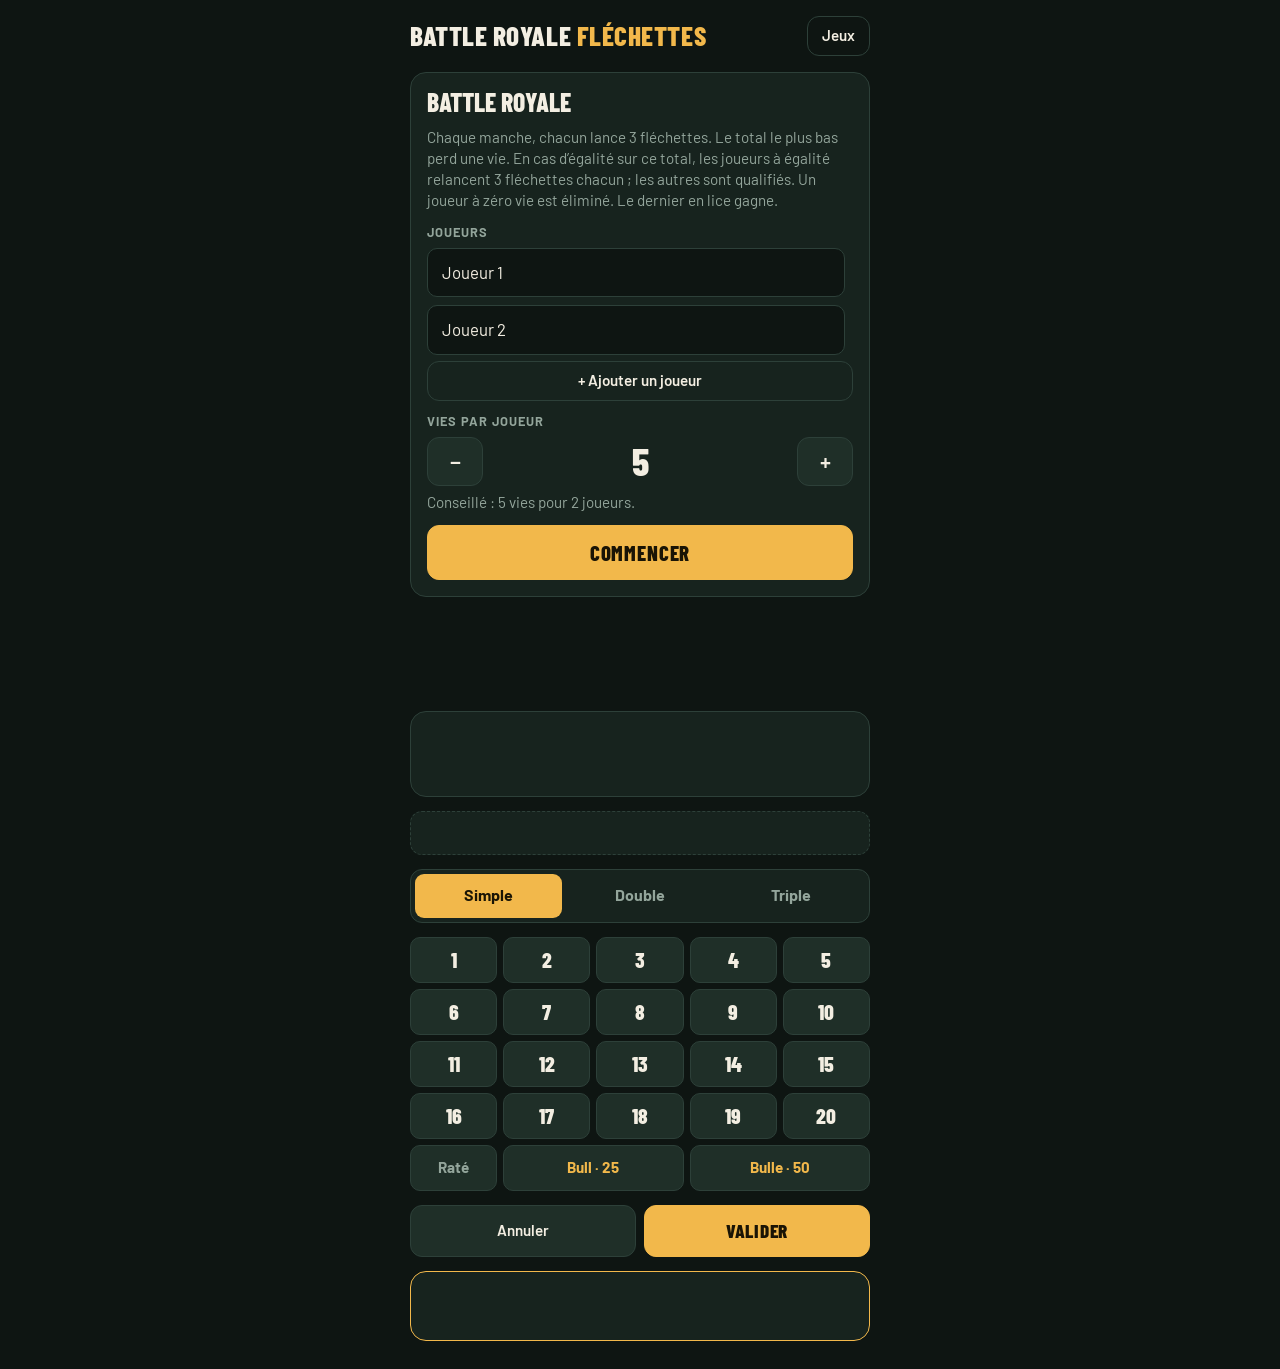
==== battle-royale/index.html @ 3ac0a820 "Add files via upload" ====
<!doctype html>
<html lang="fr">
<head>
<meta charset="utf-8">
<meta name="viewport" content="width=device-width, initial-scale=1, viewport-fit=cover">
<title>Battle royale fléchettes</title>
<meta name="description" content="Battle royale à fléchettes : le total le plus bas de chaque manche perd une vie.">
<meta name="theme-color" content="#0E1512">
<link rel="icon" href="../assets/favicon.svg" type="image/svg+xml">
<link rel="preconnect" href="https://fonts.googleapis.com">
<link rel="preconnect" href="https://fonts.gstatic.com" crossorigin>
<link rel="stylesheet" href="https://fonts.googleapis.com/css2?family=Barlow+Condensed:wght@700;800&family=Barlow:wght@400;600;700&display=swap">
<link rel="stylesheet" href="../assets/style.css">
</head>
<body>
<noscript><p class="noscript">Cette page a besoin de JavaScript pour fonctionner.</p></noscript>

<main>
  <header class="top">
    <h1 class="brand" id="gbrand"></h1>
    <div class="bar"><a class="btn ghost" href="../">Jeux</a><button class="btn ghost" id="menu" hidden>Réglages</button></div>
  </header>

  <section id="lsetup" class="card" data-screen="lsetup" hidden>
    <h2 class="sect" id="lsetupTitle"></h2>
    <p id="lrule"></p>
    <div class="field">
      <span class="flabel">Joueurs</span>
      <div class="plist" id="plist"></div>
      <button class="btn ghost" id="addP">+ Ajouter un joueur</button>
    </div>
    <div class="field">
      <span class="flabel">Vies par joueur</span>
      <div class="stepper">
        <button class="btn" id="livesDec" aria-label="Moins de vies">−</button>
        <output id="livesOut" aria-live="polite">5</output>
        <button class="btn" id="livesInc" aria-label="Plus de vies">+</button>
      </div>
      <p class="hint" id="livesHint"></p>
    </div>
    <button class="btn" id="lresume" hidden>Reprendre la partie en cours</button>
    <button class="btn primary" id="lstart">Commencer</button>
  </section>

  <section id="lives" data-screen="lives" hidden>
    <div class="status"><div class="turn" id="lmode"></div></div>

    <div class="players" id="lplayers"></div>
    <p class="note" id="ltarget"></p>

    <div class="card">
      <div class="status">
        <div class="curname" id="lcur"></div>
        <div class="count" id="lsum"></div>
      </div>
      <div class="slots" id="lslots"></div>
    </div>

    <div class="info" id="linfo" aria-live="polite"></div>

    <div class="mult" id="lmult" role="group" aria-label="Type de fléchette">
      <button data-m="1" aria-pressed="true">Simple</button>
      <button data-m="2" aria-pressed="false">Double</button>
      <button data-m="3" aria-pressed="false">Triple</button>
    </div>

    <div class="keypad" id="keys"></div>

    <div class="actions two">
      <button class="btn" id="lundo">Annuler</button>
      <button class="btn primary" id="lvalid">Valider</button>
    </div>

    <section class="card end" id="lend" hidden>
      <h2 id="ltitle"></h2>
      <div class="srows" id="lrows"></div>
      <p id="ltext"></p>
      <div class="row2">
        <button class="btn primary" id="lnext" hidden>Manche suivante</button>
        <button class="btn primary" id="lagain" hidden>Rejouer</button>
        <button class="btn" id="lchange" hidden>Changer</button>
      </div>
    </section>
  </section>

  <div class="toast" id="toast" hidden></div>
</main>
<script>
const KEY = 'battle-royale-v1';
const GAME_MODE = 'battle';
const GAME_LABEL = 'Battle royale';
</script>
<script src="../assets/common.js"></script>
<script src="../js/lives.js"></script>
</body>
</html>
---- assets/style.css ----
/* Plan : une salle de fléchettes le soir. Fond vert très sombre, panneaux un peu
   plus clairs, deux couleurs d'équipe franches (rouge et vert menthe), or pour la
   bulle et les actions. Barlow Condensed pour les chiffres, Barlow pour le texte.
   Une seule face, sombre, avec toutes les couleurs déclarées explicitement. */
:root{
  --bg:#0E1512;
  --panel:#17231E;
  --panel-2:#1F2F28;
  --line:#2D4039;
  --ink:#F3EEE2;
  --muted:#93A59B;
  --a:#FF5C4D;
  --b:#3FD29A;
  --gold:#F2B84B;
  --display:"Barlow Condensed","Arial Narrow",Impact,sans-serif;
  --body:"Barlow",system-ui,-apple-system,"Segoe UI",Roboto,sans-serif;
  color-scheme:dark;
}
*{box-sizing:border-box}
html{background:var(--bg)}
body{
  margin:0;
  min-height:100%;
  background:var(--bg);
  color:var(--ink);
  font-family:var(--body);
  font-size:16px;
  line-height:1.4;
  padding-left:max(16px,env(safe-area-inset-left,0px));
  padding-right:max(16px,env(safe-area-inset-right,0px));
  padding-block:14px 28px;
  -webkit-font-smoothing:antialiased;
}
main{max-width:460px;margin:0 auto;display:grid;gap:14px}
button{font:inherit;color:inherit;cursor:pointer;touch-action:manipulation;-webkit-tap-highlight-color:transparent;border:0;background:none;padding:0}
button:disabled{opacity:.4;cursor:default}
.btn:focus-visible,.cell:focus-visible,.toggle:focus-visible,.mult button:focus-visible,.key:focus-visible{outline:2px solid var(--gold);outline-offset:2px}

.top{display:flex;align-items:center;justify-content:space-between;gap:12px;min-height:44px}
.brand{margin:0;font-family:var(--display);font-weight:800;font-size:1.7rem;line-height:1;text-transform:uppercase;letter-spacing:.02em}
.brand span{color:var(--gold)}

.btn{min-height:48px;padding:12px 14px;border-radius:12px;background:var(--panel-2);border:1px solid var(--line);font-weight:600;font-size:1rem;text-align:center;transition:transform .08s}
.btn:active{transform:scale(.97)}
.btn.primary{background:var(--gold);border-color:var(--gold);color:#1A1405;font-family:var(--display);font-weight:800;font-size:1.3rem;text-transform:uppercase;letter-spacing:.04em}
.btn.ghost{background:transparent;border-color:var(--line);font-size:.95rem;padding:8px 14px;min-height:40px}

[data-screen]{display:grid;gap:14px}
.card{background:var(--panel);border:1px solid var(--line);border-radius:16px;padding:16px;display:grid;gap:12px;min-width:0}
.card p{margin:0;color:var(--muted);font-size:.95rem}
.sect{margin:0;font-family:var(--display);font-weight:800;font-size:1.6rem;text-transform:uppercase;line-height:1}
.note{margin:0;color:var(--muted);font-size:.9rem;min-height:1.2em}
.hint{margin:0;color:var(--muted);font-size:.9rem}

.field{display:grid;gap:6px}
.field input{width:100%;min-width:0;min-height:48px;padding:12px 14px;font:inherit;font-size:1.1rem;color:var(--ink);background:var(--bg);border:1px solid var(--line);border-radius:10px}
.field input:focus{outline:2px solid var(--gold);outline-offset:0}
.field.ra input{box-shadow:inset 6px 0 0 var(--a)}
.field.rb input{box-shadow:inset 6px 0 0 var(--b)}
.flabel,.field label{font-size:.8rem;font-weight:700;color:var(--muted);text-transform:uppercase;letter-spacing:.08em}

.plist{display:grid;gap:8px}
.prowin{display:grid;grid-template-columns:minmax(0,1fr) auto;gap:8px;align-items:center}
.plist input{width:100%;min-width:0;min-height:48px;padding:12px 14px;font:inherit;font-size:1.05rem;color:var(--ink);background:var(--bg);border:1px solid var(--line);border-radius:10px}
.plist input:focus{outline:2px solid var(--gold);outline-offset:0}
.plist .rm{min-width:48px;min-height:48px;font-size:1.3rem;padding:0}
.stepper{display:grid;grid-template-columns:56px minmax(0,1fr) 56px;gap:10px;align-items:center}
.stepper .btn{padding:8px;font-size:1.4rem;min-height:48px}
.stepper output{text-align:center;font-family:var(--display);font-weight:800;font-size:2.4rem;line-height:1}

.toggle{width:100%;min-height:56px;display:flex;align-items:center;justify-content:space-between;gap:12px;padding:10px 14px;background:var(--bg);border:1px solid var(--line);border-radius:10px;text-align:left}
.toggle b{display:block;font-weight:700}
.toggle small{display:block;color:var(--muted);font-size:.85rem}
.sw{flex:none;position:relative;width:48px;height:28px;border-radius:999px;background:var(--line);transition:background .2s}
.sw::after{content:"";position:absolute;top:4px;left:4px;width:20px;height:20px;border-radius:50%;background:var(--ink);transition:transform .2s}
.toggle[aria-pressed="true"] .sw{background:var(--gold)}
.toggle[aria-pressed="true"] .sw::after{transform:translateX(20px);background:#1A1405}

.scores{display:grid;grid-template-columns:1fr 1fr;gap:10px}
.team{--c:var(--a);min-width:0;display:grid;gap:8px;padding:12px;background:var(--panel);border:1px solid var(--line);border-radius:14px;transition:border-color .2s,background .2s}
.team[data-t="1"]{--c:var(--b)}
.team.active{background:var(--panel-2);border-color:var(--c);box-shadow:0 0 0 1px var(--c)}
.tname{font-weight:700;font-size:1.05rem;color:var(--c);white-space:nowrap;overflow:hidden;text-overflow:ellipsis}
.tnums{display:flex;gap:14px;color:var(--muted);font-size:.78rem;text-transform:uppercase;letter-spacing:.06em}
.tnums span{display:flex;flex-direction:column;line-height:1}
.tnums b{font-family:var(--display);font-size:1.7rem;font-weight:800;color:var(--ink);letter-spacing:0;margin-bottom:2px}

.status{display:flex;align-items:center;justify-content:space-between;gap:12px;min-height:40px}
.turn{font-family:var(--display);font-weight:700;font-size:1.3rem;text-transform:uppercase;letter-spacing:.03em;white-space:nowrap;overflow:hidden;text-overflow:ellipsis;min-width:0}
.count{flex:none;color:var(--muted);font-weight:600;font-size:.95rem;white-space:nowrap}

.mult{display:grid;grid-template-columns:repeat(3,minmax(0,1fr));gap:4px;padding:4px;background:var(--panel);border:1px solid var(--line);border-radius:12px}
.mult button{min-height:44px;padding:8px 6px;border-radius:9px;font-weight:700;font-size:1rem;color:var(--muted);transition:background .15s,color .15s}
.mult button[aria-pressed="true"]{background:var(--gold);color:#1A1405}

.board{display:grid;grid-template-columns:repeat(3,minmax(0,1fr));gap:8px}
.cell{position:relative;min-width:0;aspect-ratio:1;display:flex;flex-direction:column;align-items:center;justify-content:center;gap:6px;padding:6px;background:var(--panel);border:1px solid var(--line);border-radius:12px;color:var(--ink);transition:transform .08s,background .2s,box-shadow .2s}
.cell:active{transform:scale(.95)}
.cell .val{font-family:var(--display);font-weight:800;font-size:clamp(2.2rem,12vw,3.3rem);line-height:1;font-variant-numeric:tabular-nums}
.cell.bull .val{color:var(--gold);font-size:clamp(1.5rem,8.5vw,2.3rem);letter-spacing:.03em}
.cell .tally{display:grid;gap:5px}
.trow{display:flex;gap:5px;justify-content:center}
.trow i{display:block;width:9px;height:9px;border-radius:50%;border:1.5px solid currentColor;opacity:.35}
.trow i.on{opacity:1;background:currentColor}
.trow.ta{color:var(--a)}
.trow.tb{color:var(--b)}
.cell .own{display:none;max-width:100%;padding:0 4px;font-size:.78rem;font-weight:700;text-transform:uppercase;letter-spacing:.06em;white-space:nowrap;overflow:hidden;text-overflow:ellipsis}
.cell.won{background:var(--c);border-color:var(--c);color:#0E1512}
.cell.won .own{display:block}
.cell.won.bull .val{color:#0E1512}
.cell.line{box-shadow:0 0 0 3px var(--gold)}
.cell[data-w="0"]{--c:var(--a)}
.cell[data-w="1"]{--c:var(--b)}

.players{display:grid;gap:8px}
.prow{display:grid;grid-template-columns:minmax(0,1fr) auto 64px;gap:10px;align-items:center;padding:10px 12px;background:var(--panel);border:1px solid var(--line);border-radius:12px;transition:border-color .2s,background .2s}
.prow.active{border-color:var(--gold);background:var(--panel-2)}
.prow.out{opacity:.4}
.pname{font-weight:700;white-space:nowrap;overflow:hidden;text-overflow:ellipsis;min-width:0}
.hearts{display:flex;gap:4px;flex-wrap:wrap;justify-content:flex-end}
.heart{display:block;width:12px;height:12px;border-radius:50%;border:2px solid var(--a)}
.heart.on{background:var(--a)}
.ptot{font-family:var(--display);font-weight:800;font-size:1.5rem;text-align:right;line-height:1}
.tag2{font-family:var(--body);font-size:.72rem;font-weight:700;text-transform:uppercase;letter-spacing:.06em;color:var(--muted)}

.curname{font-family:var(--display);font-weight:800;font-size:1.5rem;text-transform:uppercase;min-width:0;white-space:nowrap;overflow:hidden;text-overflow:ellipsis}
.slots{display:grid;grid-template-columns:repeat(3,minmax(0,1fr));gap:8px}
.slot{min-height:60px;border-radius:12px;border:1px dashed var(--line);display:flex;flex-direction:column;align-items:center;justify-content:center;font-family:var(--display);font-weight:800;font-size:1.5rem;line-height:1}
.slot.filled{border:1px solid var(--gold);color:var(--gold);background:var(--bg)}
.slot small{font-family:var(--body);font-size:.8rem;font-weight:600;color:var(--muted);margin-top:4px}
.info{padding:10px 12px;border-radius:12px;background:var(--panel);border:1px dashed var(--line);font-size:.92rem;min-height:44px}

.keypad{display:grid;grid-template-columns:repeat(5,minmax(0,1fr));gap:6px}
.key{min-height:46px;border-radius:10px;background:var(--panel-2);border:1px solid var(--line);font-family:var(--display);font-weight:800;font-size:1.35rem;transition:transform .08s}
.key:active{transform:scale(.95)}
.key[data-sp]{font-family:var(--body);font-weight:700;font-size:.95rem}
.key[data-sp="0"]{grid-column:span 1;color:var(--muted)}
.key[data-sp="25"],.key[data-sp="50"]{grid-column:span 2;color:var(--gold)}

.actions{display:grid;grid-template-columns:repeat(3,minmax(0,1fr));gap:8px}
.actions .btn{padding:12px 6px;font-size:.95rem}
.actions.two{grid-template-columns:minmax(0,1fr) minmax(0,1fr)}
.actions.two .btn.primary{font-size:1.2rem}

.end{border-color:var(--gold);text-align:center;justify-items:center}
.end h2{margin:0;font-family:var(--display);font-weight:800;font-size:2.2rem;line-height:1;text-transform:uppercase;color:var(--gold);text-wrap:balance}
.end .row2{display:grid;grid-template-columns:1fr 1fr;gap:8px;width:100%}
#lnext{grid-column:1 / -1}
.srows{display:grid;width:100%;text-align:left;gap:0}
.stagehd{margin-top:6px;font-family:var(--display);font-weight:800;font-size:1.1rem;text-transform:uppercase;letter-spacing:.04em;color:var(--gold)}
.srow{display:flex;justify-content:space-between;gap:12px;padding:8px 0;border-bottom:1px solid var(--line);font-size:.95rem}
.srow b{font-family:var(--display);font-size:1.2rem}

.toast{position:fixed;left:50%;bottom:calc(18px + env(safe-area-inset-bottom,0px));transform:translateX(-50%);max-width:calc(100% - 32px);padding:10px 16px;border-radius:999px;background:var(--ink);color:var(--bg);font-weight:700;font-size:.95rem;text-align:center;z-index:20;box-shadow:0 8px 24px rgba(0,0,0,.4)}

@media (prefers-reduced-motion:reduce){*{transition:none!important}}
.chips{display:grid;grid-template-columns:repeat(3,minmax(0,1fr));gap:8px}
.chips button{min-height:52px;border-radius:12px;background:var(--panel-2);border:1px solid var(--line);font-family:var(--display);font-weight:800;font-size:1.6rem;line-height:1}
.chips button[aria-pressed="true"]{background:var(--gold);border-color:var(--gold);color:#1A1405}
.prow.win{border-color:var(--gold);background:var(--panel-2)}
.xscore{font-family:var(--display);font-weight:800;font-size:2.4rem;line-height:1;font-variant-numeric:tabular-nums;text-align:right}
.xlast{font-size:.85rem;color:var(--muted);text-align:right;min-width:0}
.prow.x{grid-template-columns:minmax(0,1fr) auto 64px}
#xrem{font-family:var(--display);font-weight:800;font-size:1.5rem;color:var(--gold)}
.intro{margin:0;color:var(--muted);font-size:.95rem}
.games{display:grid;gap:12px}
a.game{display:grid;gap:6px;padding:16px;background:var(--panel);border:1px solid var(--line);border-radius:16px;color:var(--ink);text-decoration:none;transition:transform .08s,border-color .2s}
a.game:active{transform:scale(.98)}
a.game:hover{border-color:var(--gold)}
a.game:focus-visible{outline:2px solid var(--gold);outline-offset:2px}
a.game .tag{font-size:.75rem;font-weight:700;letter-spacing:.1em;text-transform:uppercase;color:var(--gold)}
a.game h2{margin:0;font-family:var(--display);font-weight:800;font-size:1.8rem;line-height:1;text-transform:uppercase}
a.game p{margin:0;color:var(--muted);font-size:.92rem}
a.game .go{margin-top:4px;font-weight:700;color:var(--gold);font-size:.9rem}

/* Compléments pour la version GitHub Pages */
a.btn{text-decoration:none;display:inline-flex;align-items:center;justify-content:center;color:var(--ink)}
.bar{display:flex;gap:8px;align-items:center;flex:none}
.noscript{padding:16px;color:var(--ink)}
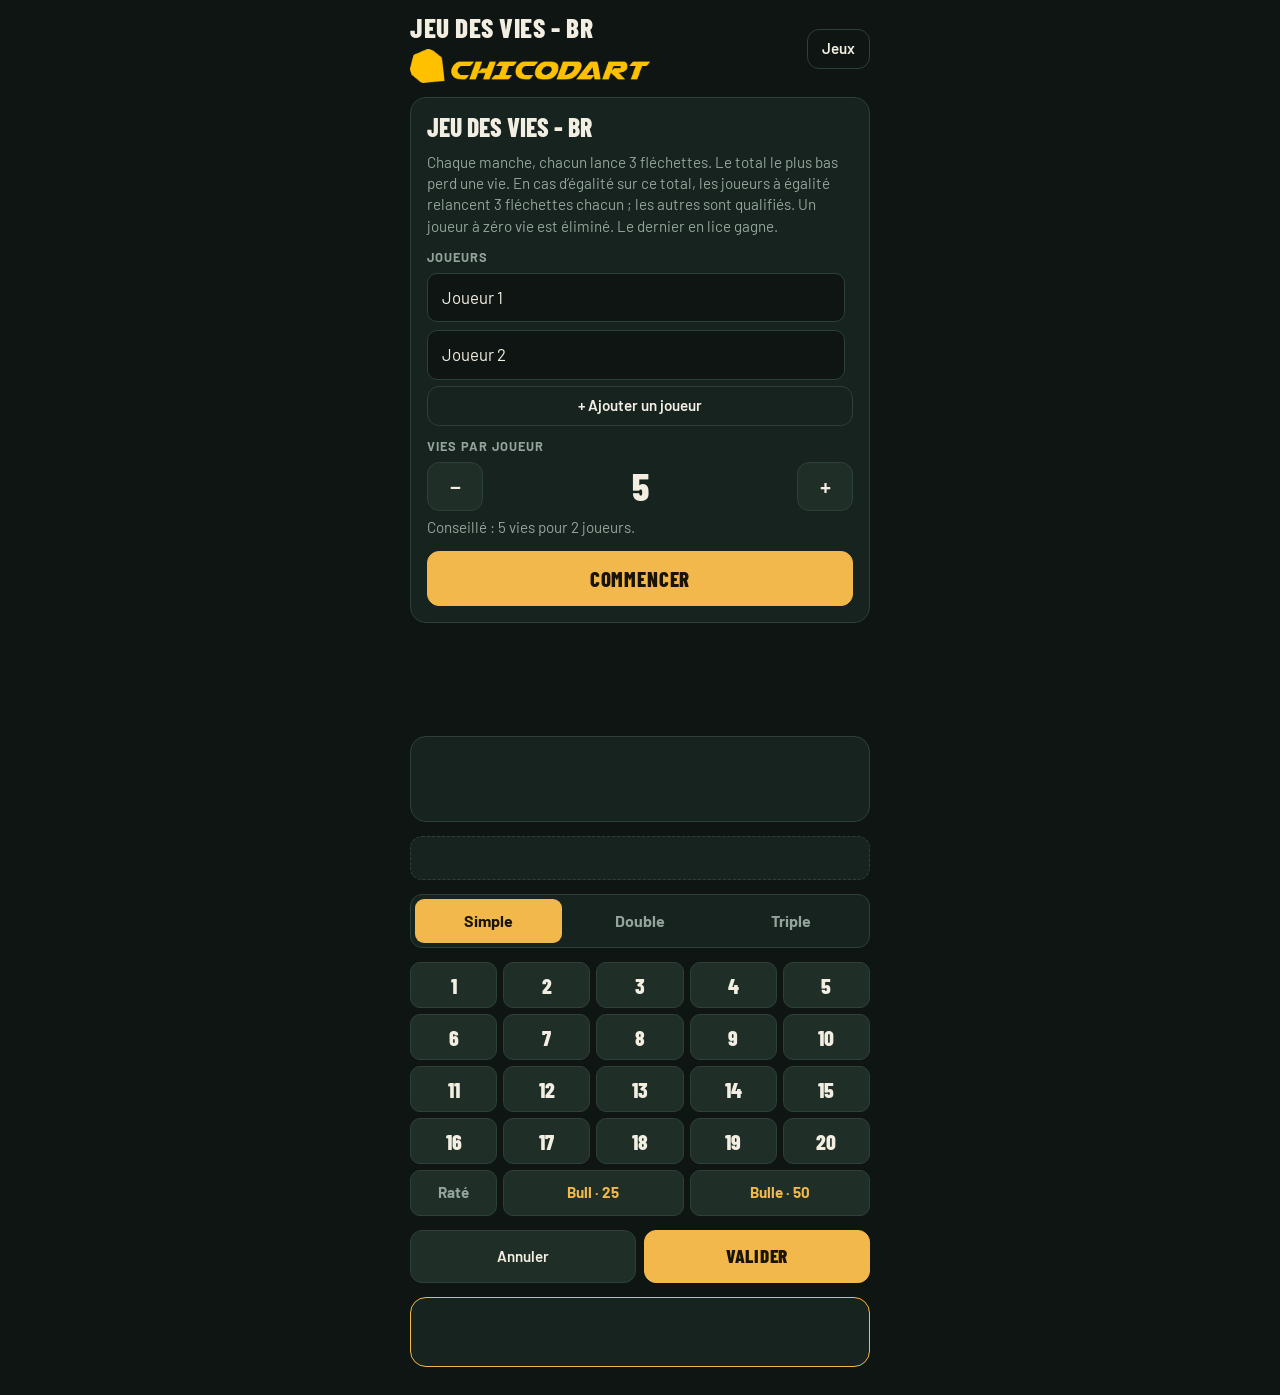
==== commit 18b2cbb2: "Jeu des vies : cœurs à la place des points, nouveaux noms - Vies affichées avec le cœur pixel (asset" ====
--- a/battle-royale/index.html
+++ b/battle-royale/index.html
@@ -3,10 +3,11 @@
 <head>
 <meta charset="utf-8">
 <meta name="viewport" content="width=device-width, initial-scale=1, viewport-fit=cover">
-<title>Battle royale fléchettes</title>
-<meta name="description" content="Battle royale à fléchettes : le total le plus bas de chaque manche perd une vie.">
+<title>Jeu des vies - BR</title>
+<meta name="description" content="Jeu des vies - BR à fléchettes : le total le plus bas de chaque manche perd une vie.">
 <meta name="theme-color" content="#0E1512">
 <link rel="icon" href="../assets/favicon.svg" type="image/svg+xml">
+<link rel="apple-touch-icon" href="../assets/apple-touch-icon.png">
 <link rel="preconnect" href="https://fonts.googleapis.com">
 <link rel="preconnect" href="https://fonts.gstatic.com" crossorigin>
 <link rel="stylesheet" href="https://fonts.googleapis.com/css2?family=Barlow+Condensed:wght@700;800&family=Barlow:wght@400;600;700&display=swap">
@@ -88,7 +89,7 @@
 <script>
 const KEY = 'battle-royale-v1';
 const GAME_MODE = 'battle';
-const GAME_LABEL = 'Battle royale';
+const GAME_LABEL = 'Jeu des vies - BR';
 </script>
 <script src="../assets/common.js"></script>
 <script src="../js/lives.js"></script>
--- a/assets/style.css
+++ b/assets/style.css
@@ -31,7 +31,7 @@
   padding-block:14px 28px;
   -webkit-font-smoothing:antialiased;
 }
-main{max-width:460px;margin:0 auto;display:grid;gap:14px}
+main{max-width:460px;margin:0 auto;display:grid;grid-template-columns:minmax(0,1fr);gap:14px}
 button{font:inherit;color:inherit;cursor:pointer;touch-action:manipulation;-webkit-tap-highlight-color:transparent;border:0;background:none;padding:0}
 button:disabled{opacity:.4;cursor:default}
 .btn:focus-visible,.cell:focus-visible,.toggle:focus-visible,.mult button:focus-visible,.key:focus-visible{outline:2px solid var(--gold);outline-offset:2px}
@@ -39,6 +39,8 @@
 .top{display:flex;align-items:center;justify-content:space-between;gap:12px;min-height:44px}
 .brand{margin:0;font-family:var(--display);font-weight:800;font-size:1.7rem;line-height:1;text-transform:uppercase;letter-spacing:.02em}
 .brand span{color:var(--gold)}
+.brand img.logo{display:block;width:min(240px,62vw);height:auto;margin-top:8px}
+.voice{margin:6px 0 0;font-size:.9rem;color:var(--muted);min-height:1.2em;overflow-wrap:anywhere}
 
 .btn{min-height:48px;padding:12px 14px;border-radius:12px;background:var(--panel-2);border:1px solid var(--line);font-weight:600;font-size:1rem;text-align:center;transition:transform .08s}
 .btn:active{transform:scale(.97)}
@@ -118,8 +120,8 @@
 .prow.out{opacity:.4}
 .pname{font-weight:700;white-space:nowrap;overflow:hidden;text-overflow:ellipsis;min-width:0}
 .hearts{display:flex;gap:4px;flex-wrap:wrap;justify-content:flex-end}
-.heart{display:block;width:12px;height:12px;border-radius:50%;border:2px solid var(--a)}
-.heart.on{background:var(--a)}
+.heart{display:block;width:22px;height:21px;background:url("heart.png") center/contain no-repeat;filter:grayscale(1);opacity:.22}
+.heart.on{filter:none;opacity:1}
 .ptot{font-family:var(--display);font-weight:800;font-size:1.5rem;text-align:right;line-height:1}
 .tag2{font-family:var(--body);font-size:.72rem;font-weight:700;text-transform:uppercase;letter-spacing:.06em;color:var(--muted)}
 
@@ -177,3 +179,24 @@
 a.btn{text-decoration:none;display:inline-flex;align-items:center;justify-content:center;color:var(--ink)}
 .bar{display:flex;gap:8px;align-items:center;flex:none}
 .noscript{padding:16px;color:var(--ink)}
+
+/* Cricket */
+.modes{display:grid;grid-template-columns:repeat(3,minmax(0,1fr));gap:6px;padding:4px;background:var(--bg);border:1px solid var(--line);border-radius:12px}
+.modes button{min-height:44px;padding:6px 4px;border-radius:9px;font-weight:700;font-size:.95rem;color:var(--muted)}
+.modes button[aria-pressed="true"]{background:var(--gold);color:#1A1405}
+.ctable{display:grid;gap:6px;padding:10px;background:var(--panel);border:1px solid var(--line);border-radius:14px;min-width:0}
+.crow{display:grid;grid-template-columns:52px repeat(var(--n,2),minmax(0,1fr));gap:4px;align-items:center;min-height:38px}
+.chead .cname{font-weight:700;font-size:.85rem;color:var(--pc);white-space:nowrap;overflow:hidden;text-overflow:ellipsis;text-align:center;padding:6px 2px;border-radius:8px;min-width:0}
+.chead .cname.cur{background:var(--panel-2);box-shadow:inset 0 -3px 0 var(--pc)}
+.ctr .clab{font-family:var(--display);font-weight:800;font-size:1.3rem;line-height:1}
+.ctr .clab.hid{color:var(--muted)}
+.mk{display:flex;align-items:center;justify-content:center;gap:2px;min-height:36px;border-radius:8px;border:1px solid var(--line);background:var(--bg);font-family:var(--display);font-weight:800;font-size:1.3rem;color:var(--pc);min-width:0}
+.mk small{font-family:var(--body);font-size:.7rem}
+.mk.closed{background:var(--pc);color:#0E1512;border-color:var(--pc)}
+.ctr.done{opacity:.45}
+.cpts{border-top:1px solid var(--line);padding-top:8px}
+.cpts .clab{font-family:var(--display);font-weight:800;text-transform:uppercase;color:var(--muted)}
+.pv{text-align:center;font-family:var(--display);font-weight:800;font-size:1.8rem;line-height:1;color:var(--pc);font-variant-numeric:tabular-nums}
+.tested{margin:4px 0 0;color:var(--muted);font-size:.85rem}
+.crow > *{min-width:0}
+.ctable{overflow-x:auto}
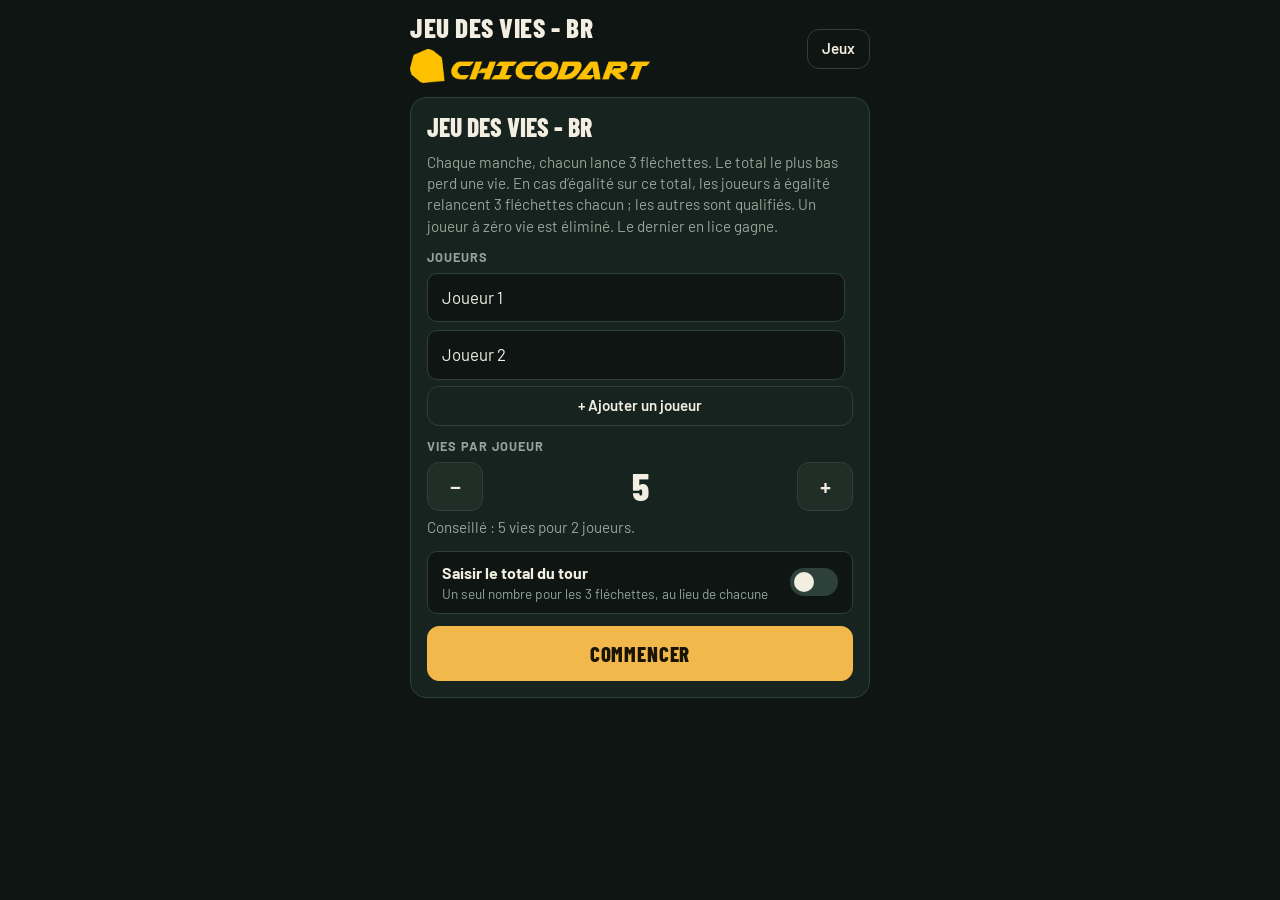
==== commit ed23a87d: "Saisie du total du tour sur X01, battle royale et classique - Réglage « Saisir le total du tour » su" ====
--- a/battle-royale/index.html
+++ b/battle-royale/index.html
@@ -39,6 +39,10 @@
       </div>
       <p class="hint" id="livesHint"></p>
     </div>
+    <button class="toggle" id="entryBtn" aria-pressed="false">
+      <span><b>Saisir le total du tour</b><small>Un seul nombre pour les 3 fléchettes, au lieu de chacune</small></span>
+      <span class="sw" aria-hidden="true"></span>
+    </button>
     <button class="btn" id="lresume" hidden>Reprendre la partie en cours</button>
     <button class="btn primary" id="lstart">Commencer</button>
   </section>
@@ -58,6 +62,7 @@
     </div>
 
     <div class="info" id="linfo" aria-live="polite"></div>
+    <div id="lpad" hidden><div class="entry" id="lentry"></div><div class="numpad" id="lnum"></div></div>
 
     <div class="mult" id="lmult" role="group" aria-label="Type de fléchette">
       <button data-m="1" aria-pressed="true">Simple</button>
--- a/assets/style.css
+++ b/assets/style.css
@@ -1,3 +1,4 @@
+[hidden]{display:none!important}
 /* Plan : une salle de fléchettes le soir. Fond vert très sombre, panneaux un peu
    plus clairs, deux couleurs d'équipe franches (rouge et vert menthe), or pour la
    bulle et les actions. Barlow Condensed pour les chiffres, Barlow pour le texte.
@@ -200,3 +201,19 @@
 .tested{margin:4px 0 0;color:var(--muted);font-size:.85rem}
 .crow > *{min-width:0}
 .ctable{overflow-x:auto}
+
+/* Poignée de glisser-déposer pour changer l'ordre des joueurs */
+.grip{touch-action:none;user-select:none;-webkit-user-select:none;cursor:grab;display:grid;place-items:center;min-width:40px;min-height:48px;font-size:1.5rem;line-height:1;color:var(--muted);border-radius:10px}
+.grip:active{cursor:grabbing;color:var(--gold)}
+.prowin.drag{grid-template-columns:auto minmax(0,1fr) auto;transition:transform .15s}
+.field.drag{position:relative;transition:transform .15s}
+.field.drag input{padding-right:52px}
+.field.drag .grip{position:absolute;right:0;bottom:0;height:48px}
+.prowin.dragging,.field.dragging{position:relative;z-index:2;transition:none;box-shadow:0 10px 24px rgba(0,0,0,.45);background:var(--panel-2);border-radius:12px}
+
+.role{font-size:.7rem;font-weight:700;text-transform:uppercase;letter-spacing:.08em;color:var(--gold);margin-left:6px}
+
+/* Saisie du total d'un tour */
+.numpad{display:grid;grid-template-columns:repeat(3,minmax(0,1fr));gap:8px}
+.numpad .key{min-height:56px;font-size:1.5rem}
+.entry{font-family:var(--display);font-weight:800;font-size:2.8rem;line-height:1;text-align:center;min-height:1em;margin:4px 0 10px;font-variant-numeric:tabular-nums;color:var(--gold)}
